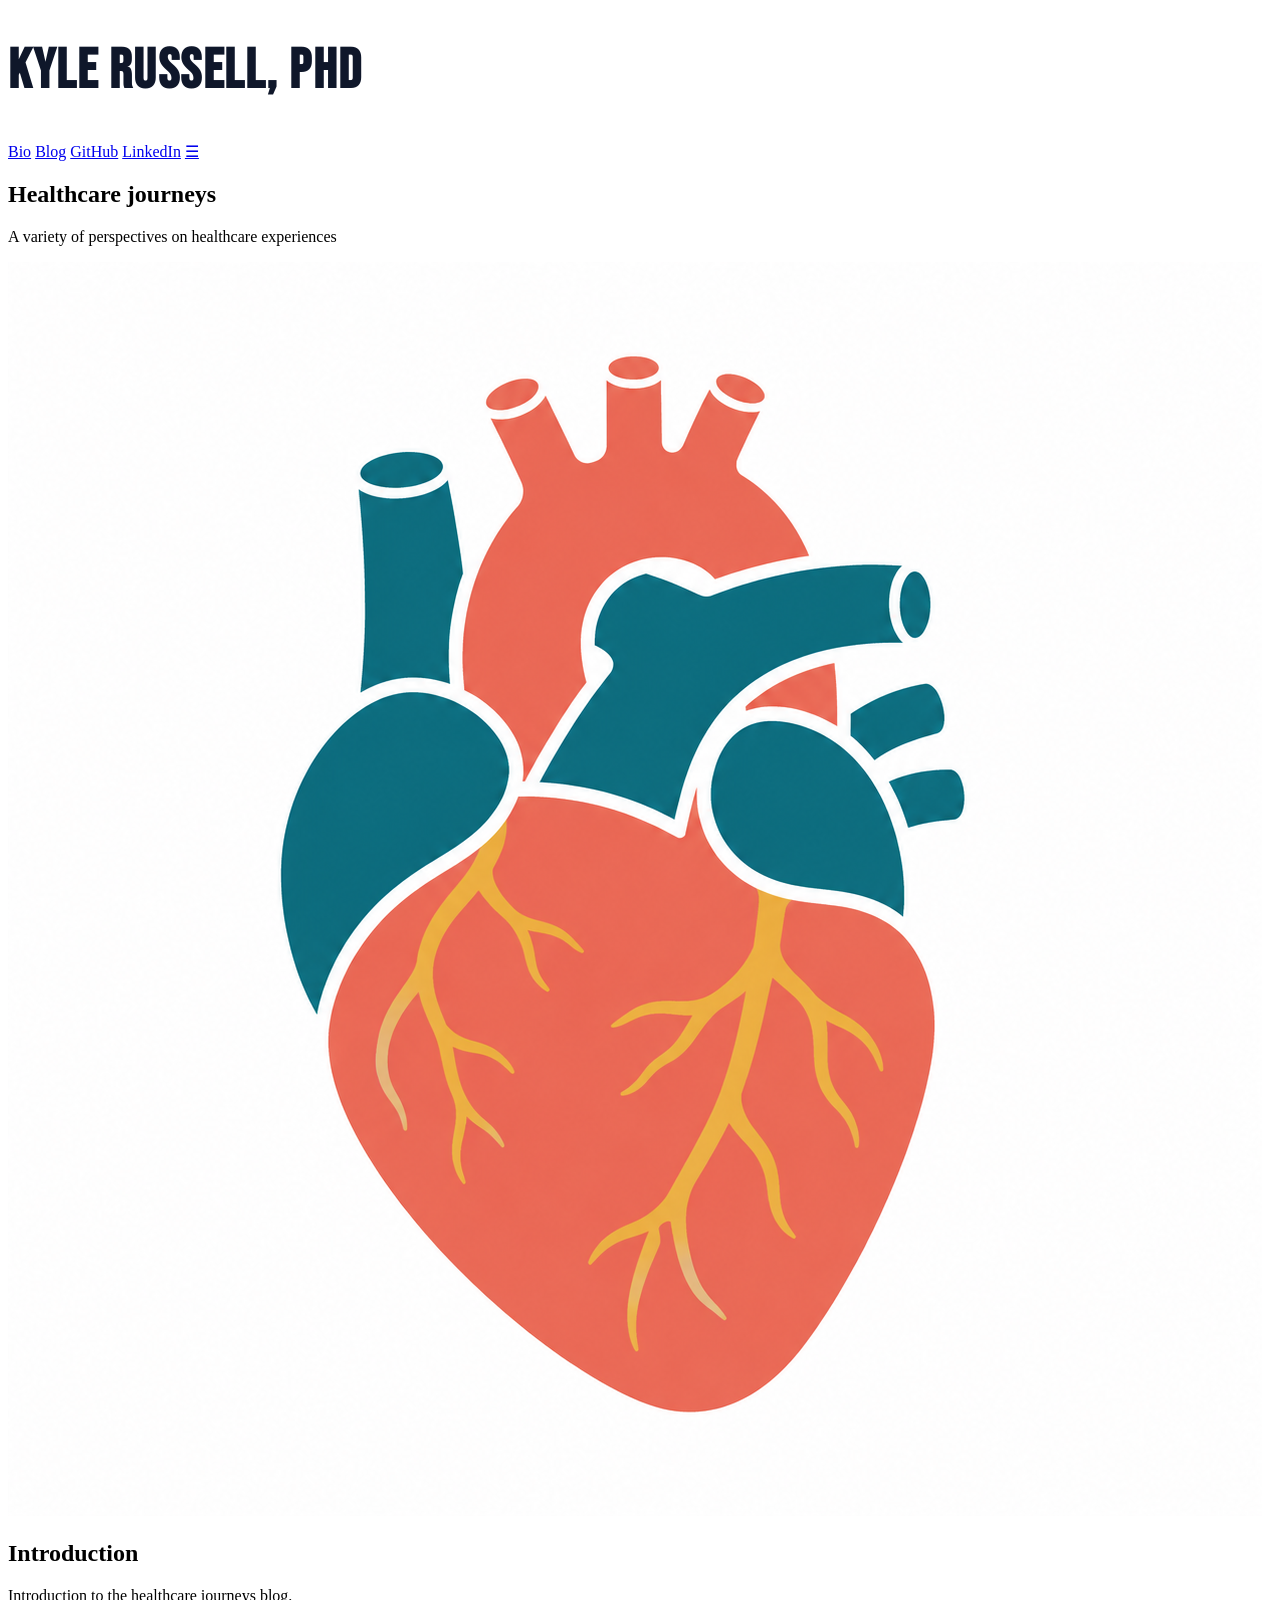
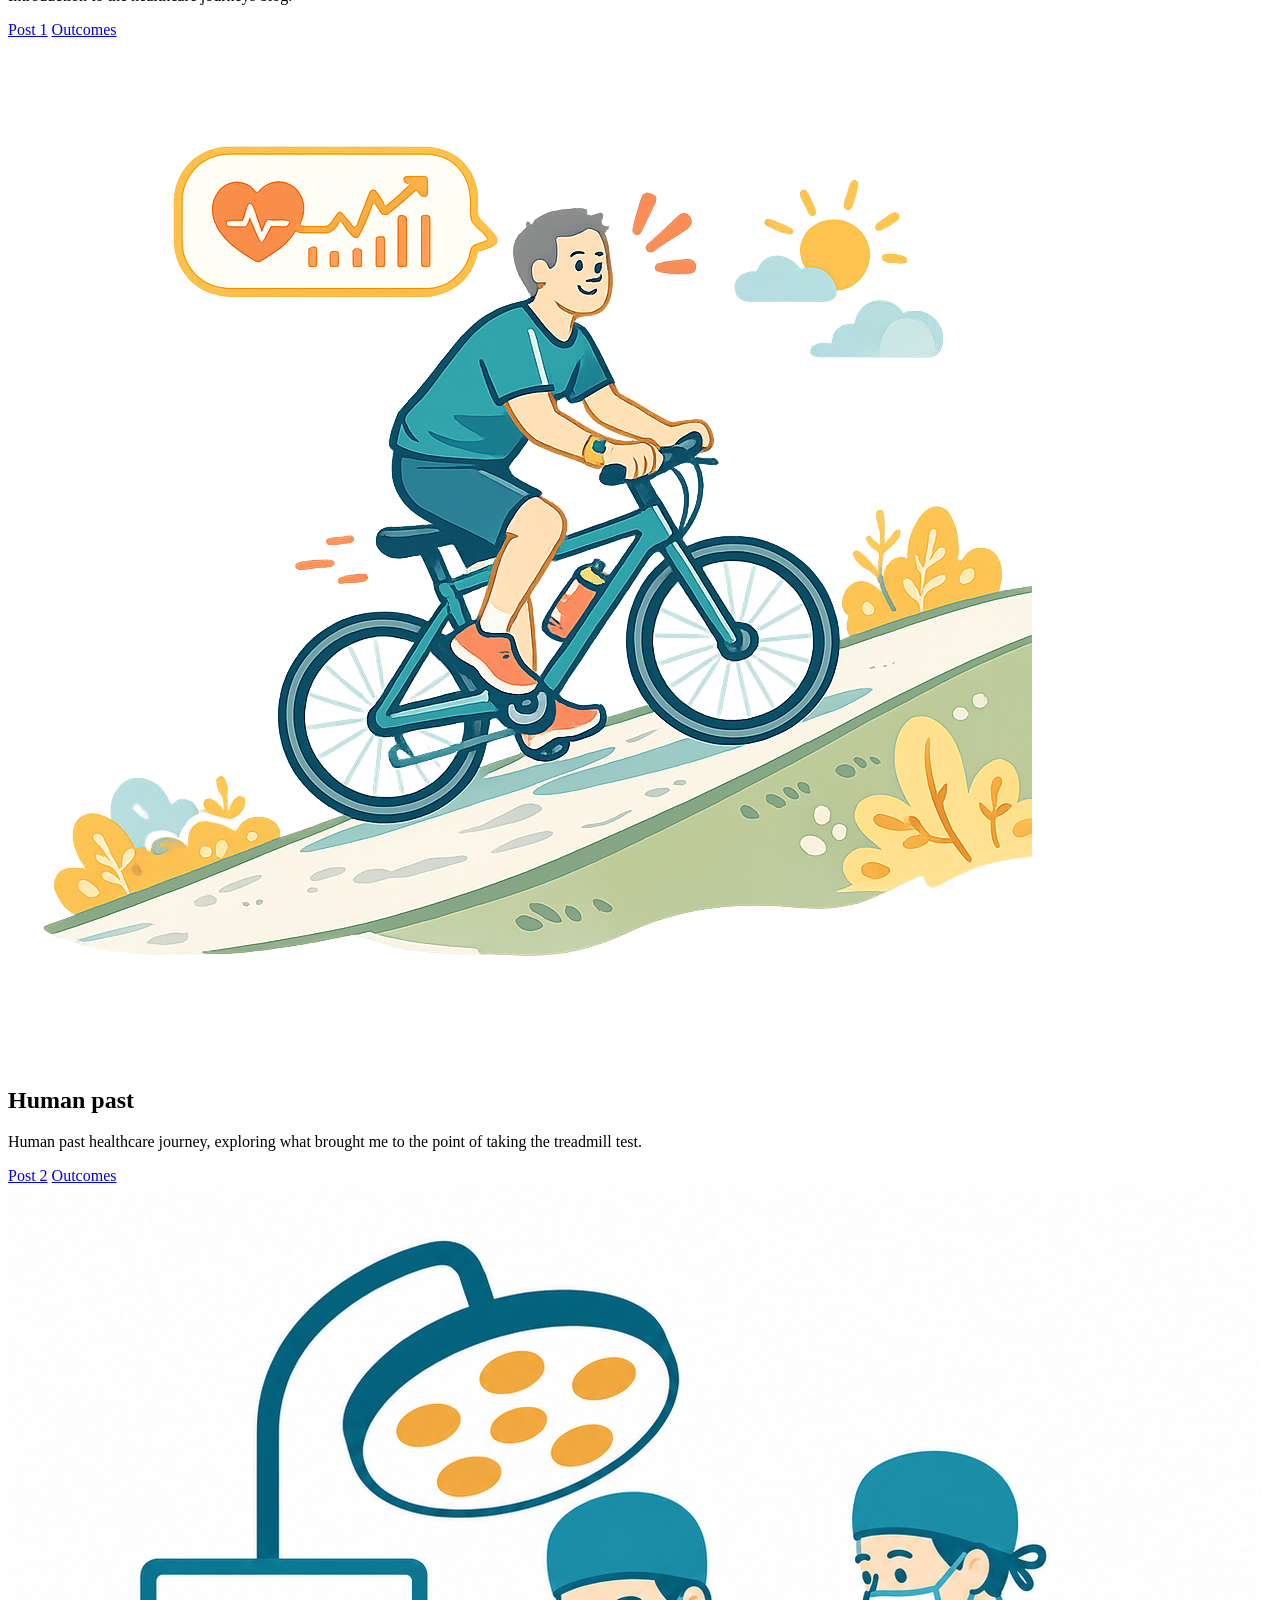
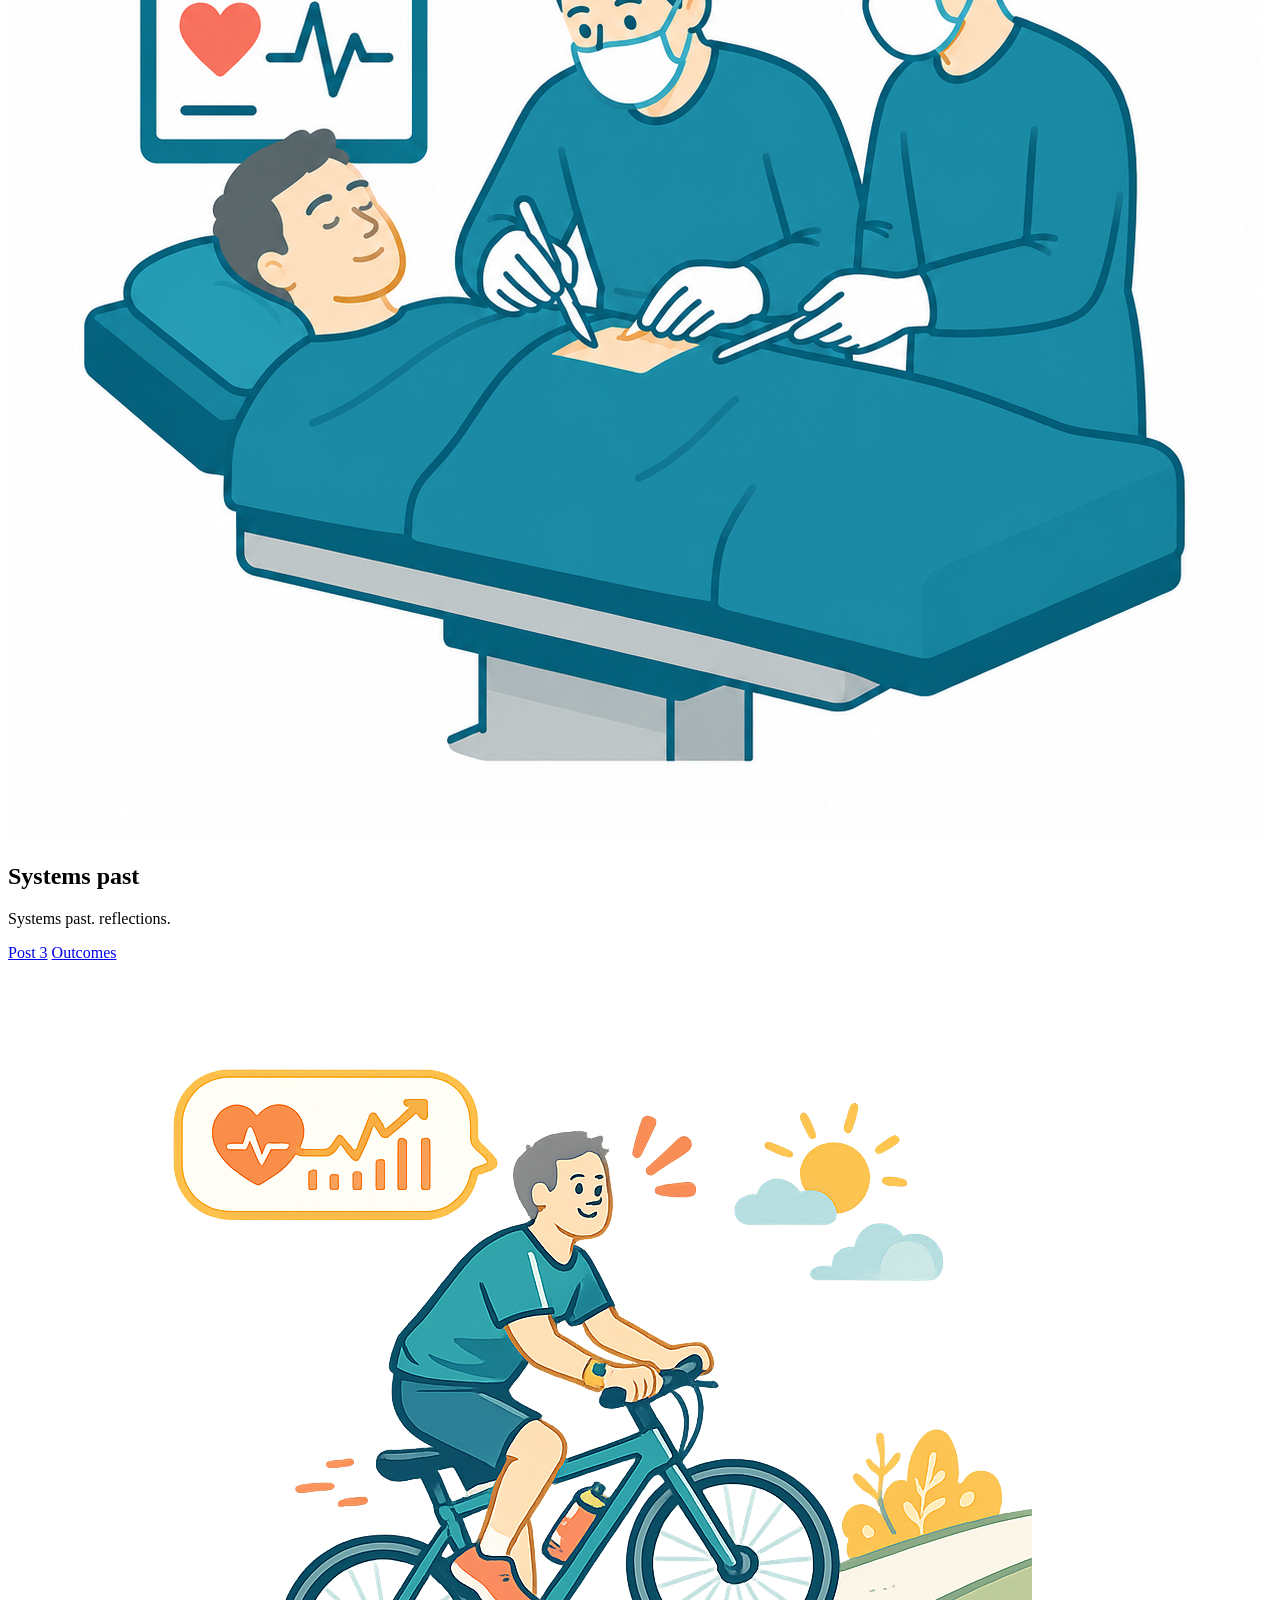
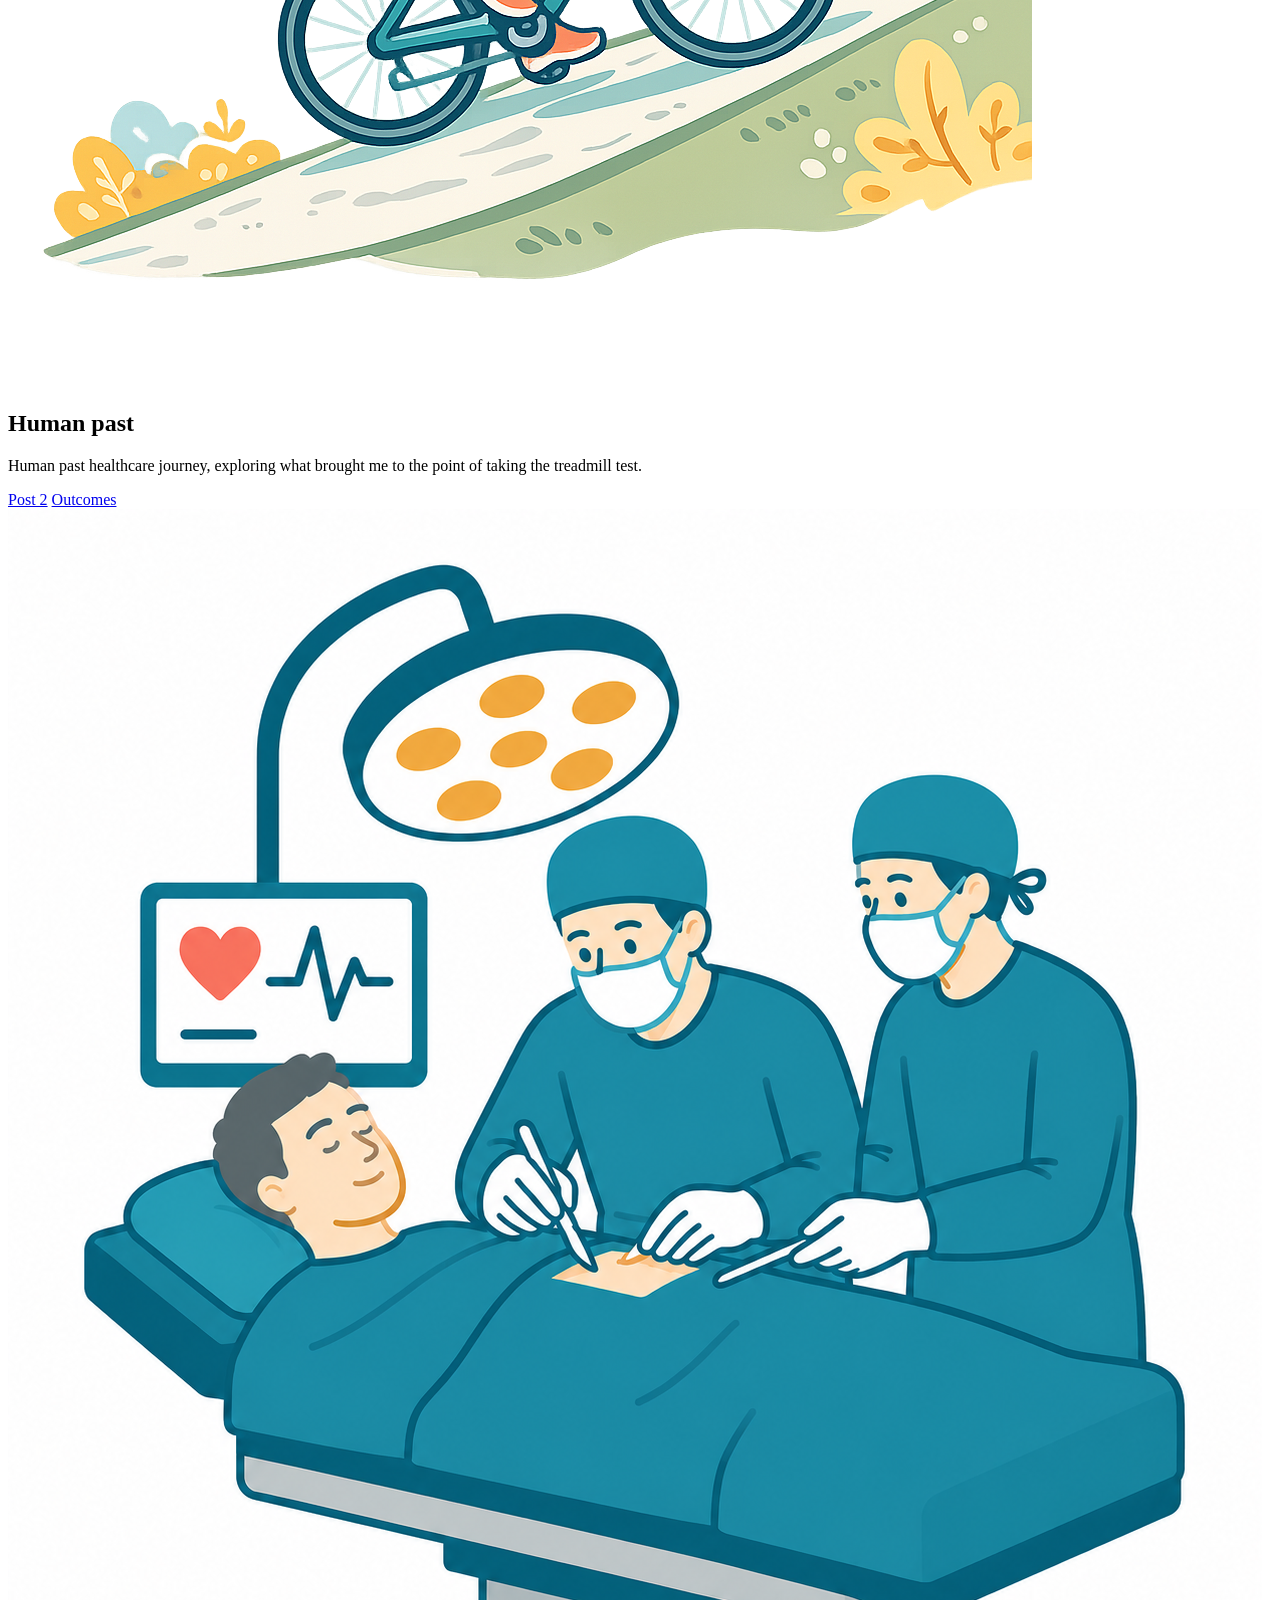
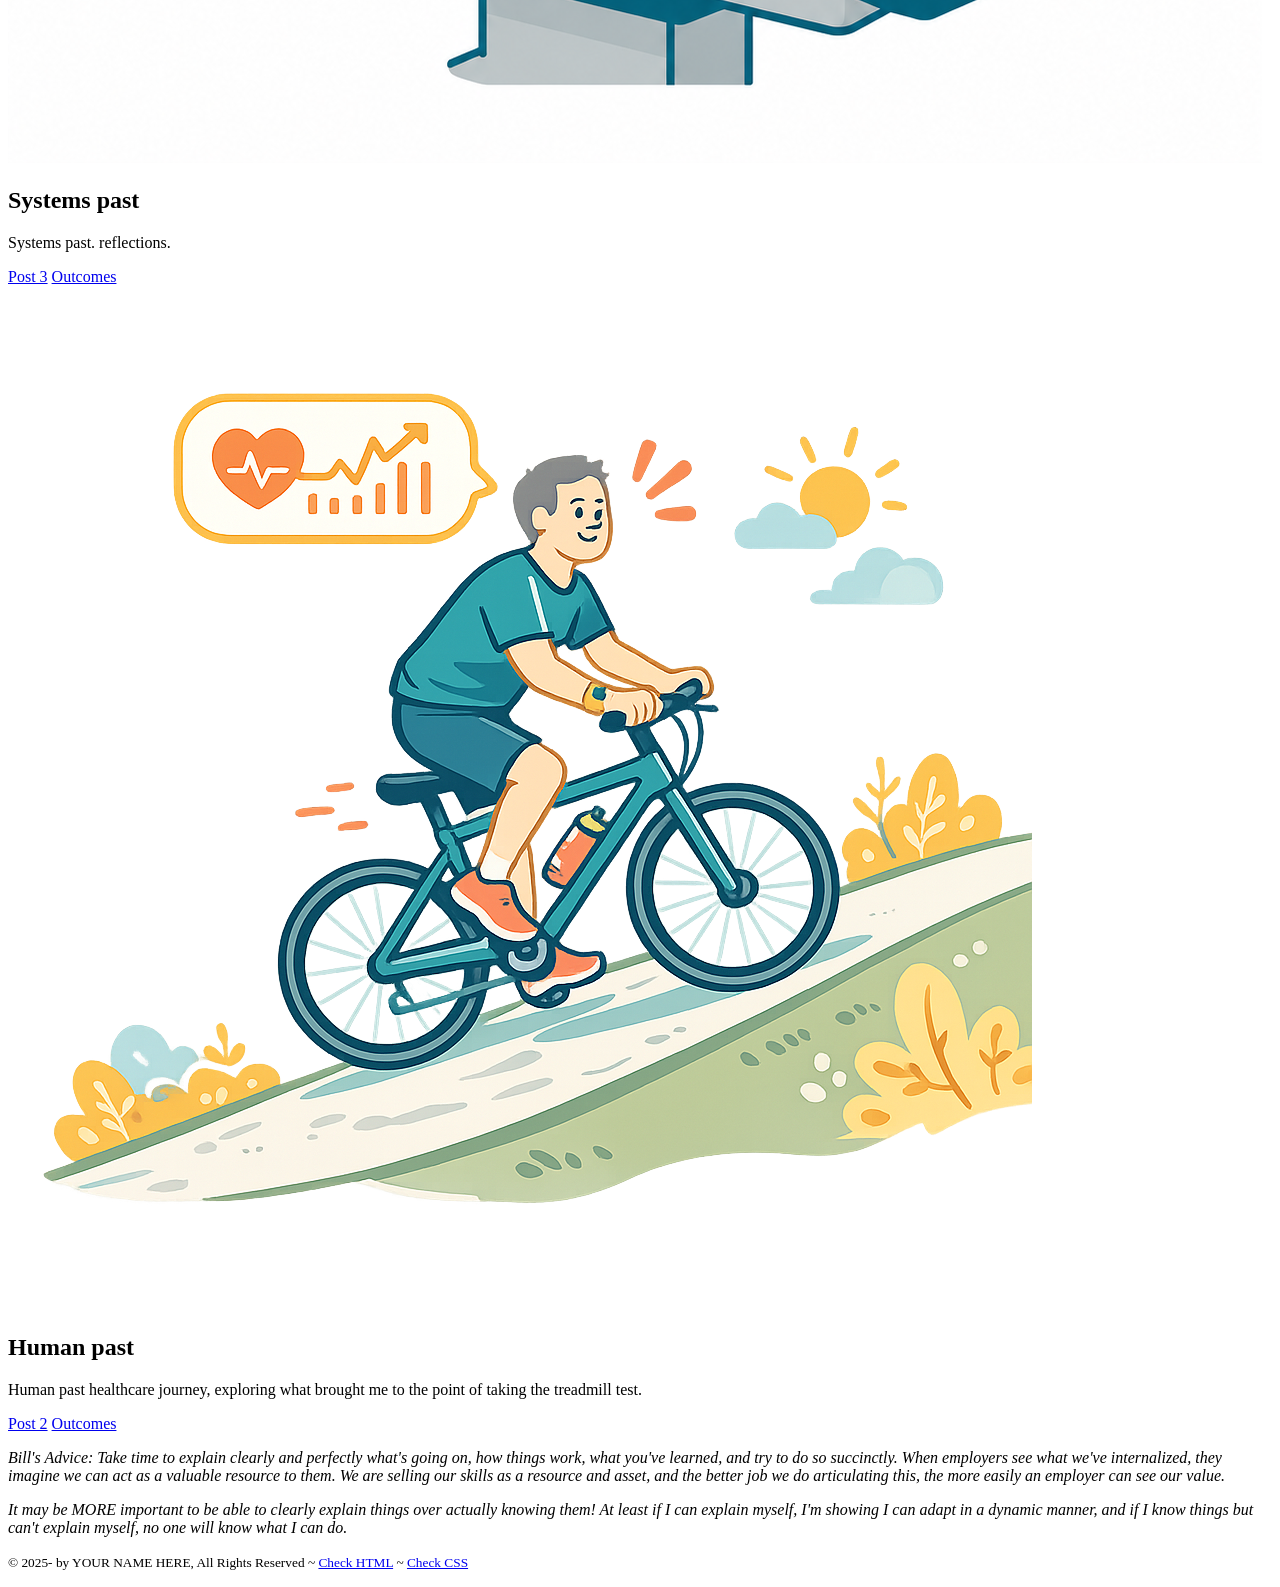
==== blog.html @ a77cc9f7 "updates" ====
<!DOCTYPE html>
<html lang="en">
    <head>
        <meta charset="UTF-8">
        <title>Kyle's Blog</title>
        <link rel="stylesheet" href="css/main.css">
        <link rel="stylesheet" href="css/nav.css">
        <link rel="stylesheet" href="css/animated-star.css">
        <link href="https://fonts.googleapis.com/css2?family=Bebas+Neue&display=swap" rel="stylesheet">
        <link rel="icon" href="data:image/svg+xml,<svg xmlns=%22http://www.w3.org/2000/svg%22 viewBox=%220 0 100 100%22><text y=%22.9em%22 font-size=%2290%22>🌟</text></svg>">
        <style>
        /* start google font style */
        h1 {
            font-family: 'Bebas Neue', sans-serif;
            font-size: 3.5rem; /* Needs to be larger because it's a condensed font */
            color: #0f172a;
            letter-spacing: 1.5px; /* Spaces out the all-caps look nicely */
        }
        /* end google font style */
        </style>
    </head>
    <body>
        <header>

            <h1>Kyle Russell, PhD</h1>

            <nav class="topnav" id="myTopnav">
                <a href="index.html">Bio</a>
                <a href="blog.html" class="active">Blog</a>
                <a href="#" target="_blank">GitHub</a>
                <a href="#" target="_blank">LinkedIn</a>
                <a href="javascript:void(0);" class="icon" onclick="myFunction()">&#9776;</a>
            </nav>
        </header>
        <main class="wrapper">
            <section class="projects-container">
                <h2 class="subheader">Healthcare journeys</h2>
                <p class="subtitle">A variety of perspectives on healthcare experiences</p>

                <div class="project-card">
                    <div class="project-image">
                        <img src="images/heart.PNG" alt="heart">
                    </div>
                    <div class="project-content">
                        <h2>Introduction</h2>
                        <p>Introduction to the healthcare journeys blog.</p>
                        
                        <div class="project-links">
                        <a href="#" class="btn demo-btn" target="_blank">Post 1</a>
                        <a href="#" class="btn repo-btn" target="_blank">Outcomes</a>
                        </div>
                    </div>
                </div>

                <div class="project-card">
                    <div class="project-image">
                        <img src="images/bike.PNG" alt="man riding bike uphill">
                    </div>
                    <div class="project-content">
                        <h2>Human past</h2>
                        <p>Human past healthcare journey, exploring what brought me to the point of taking the treadmill test.
                        </p>
                        
                        <div class="project-links">
                            <a href="#" class="btn demo-btn" target="_blank">Post 2</a>
                            <a href="#" class="btn repo-btn" target="_blank">Outcomes</a>
                        </div>
                    </div>
                </div>

                <div class="project-card">
                    <div class="project-image">
                        <img src="images/surgery.PNG" alt="man undergoing surgery">
                    </div>
                    <div class="project-content">
                        <h2>Systems past</h2>
                        <p>Systems past. reflections. 
                        </p>
                        
                        <div class="project-links">
                            <a href="#" class="btn demo-btn" target="_blank">Post 3</a>
                            <a href="#" class="btn repo-btn" target="_blank">Outcomes</a>
                        </div>
                    </div>
                </div>

                <div class="project-card">
                    <div class="project-image">
                        <img src="images/bike.PNG" alt="man riding bike uphill">
                    </div>
                    <div class="project-content">
                        <h2>Human past</h2>
                        <p>Human past healthcare journey, exploring what brought me to the point of taking the treadmill test.
                        </p>
                        
                        <div class="project-links">
                            <a href="#" class="btn demo-btn" target="_blank">Post 2</a>
                            <a href="#" class="btn repo-btn" target="_blank">Outcomes</a>
                        </div>
                    </div>
                </div>

                <div class="project-card">
                    <div class="project-image">
                        <img src="images/surgery.PNG" alt="man undergoing surgery">
                    </div>
                    <div class="project-content">
                        <h2>Systems past</h2>
                        <p>Systems past. reflections. 
                        </p>
                        
                        <div class="project-links">
                            <a href="#" class="btn demo-btn" target="_blank">Post 3</a>
                            <a href="#" class="btn repo-btn" target="_blank">Outcomes</a>
                        </div>
                    </div>
                </div>

                                <div class="project-card">
                    <div class="project-image">
                        <img src="images/bike.PNG" alt="man riding bike uphill">
                    </div>
                    <div class="project-content">
                        <h2>Human past</h2>
                        <p>Human past healthcare journey, exploring what brought me to the point of taking the treadmill test.
                        </p>
                        
                        <div class="project-links">
                            <a href="#" class="btn demo-btn" target="_blank">Post 2</a>
                            <a href="#" class="btn repo-btn" target="_blank">Outcomes</a>
                        </div>
                    </div>
                </div>

            </section>
            <p><i>Bill's Advice: Take time to explain clearly and perfectly what's going on, 
                how things work, what you've learned, and try to do so succinctly.  When employers see
            what we've internalized, they imagine we can act as a valuable resource to them. 
            We are selling our skills as a resource and asset, and the better job we do articulating this,
        the more easily an employer can see our value.</i></p>
        <p><i>It may be MORE important to be able to clearly explain things over actually knowing them!
            At least if I can explain myself, I'm showing I can adapt in a dynamic manner, and if I know things but 
            can't explain myself, no one will know what I can do.
        </i></p>
            <footer>
                <p><small>&copy; 2025-<span id="this-year"></span> by 
                    YOUR NAME HERE, All Rights Reserved ~ 
                    <a id="html-checker" href="#" target="_blank">Check HTML</a> ~ 
                    <a id="css-checker" href="#" target="_blank">Check CSS</a></small>
                </p>
            </footer>
        </main>
        <script src="js/main.js" defer></script>
    </body>
</html>
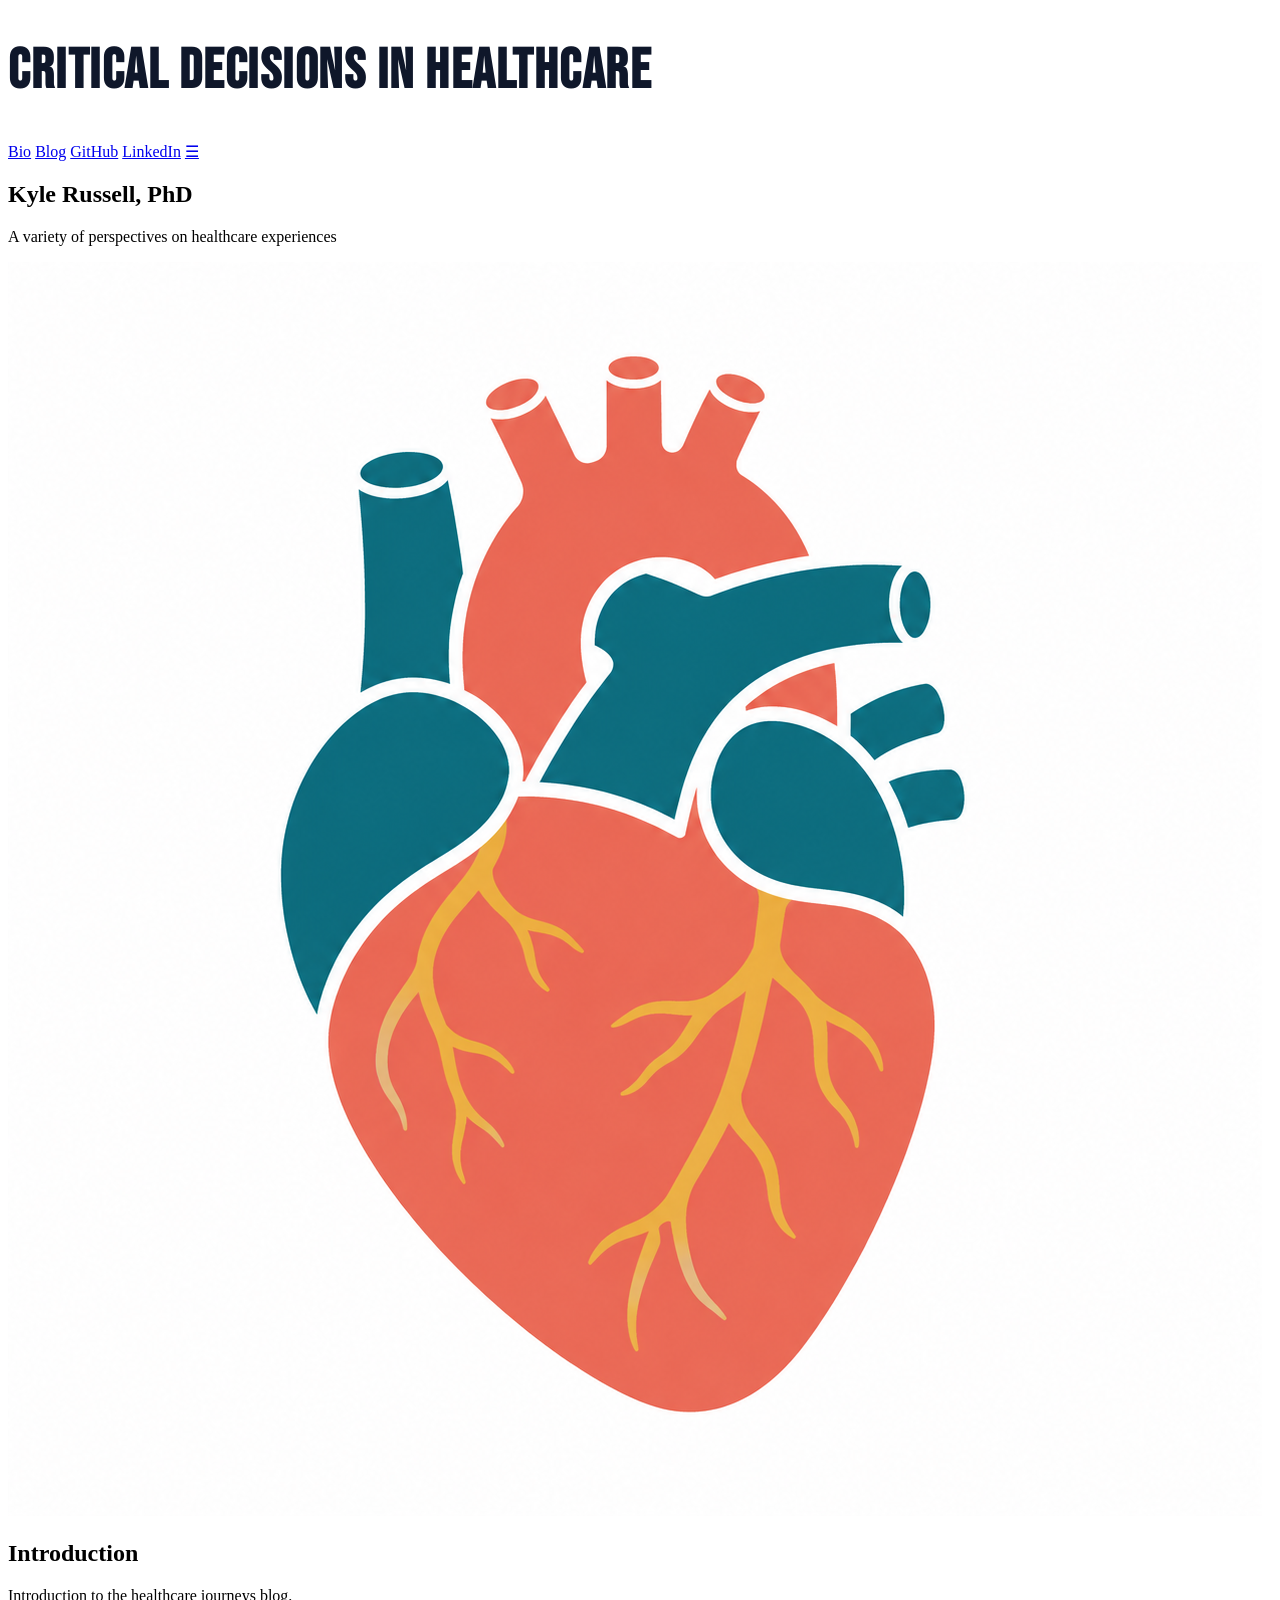
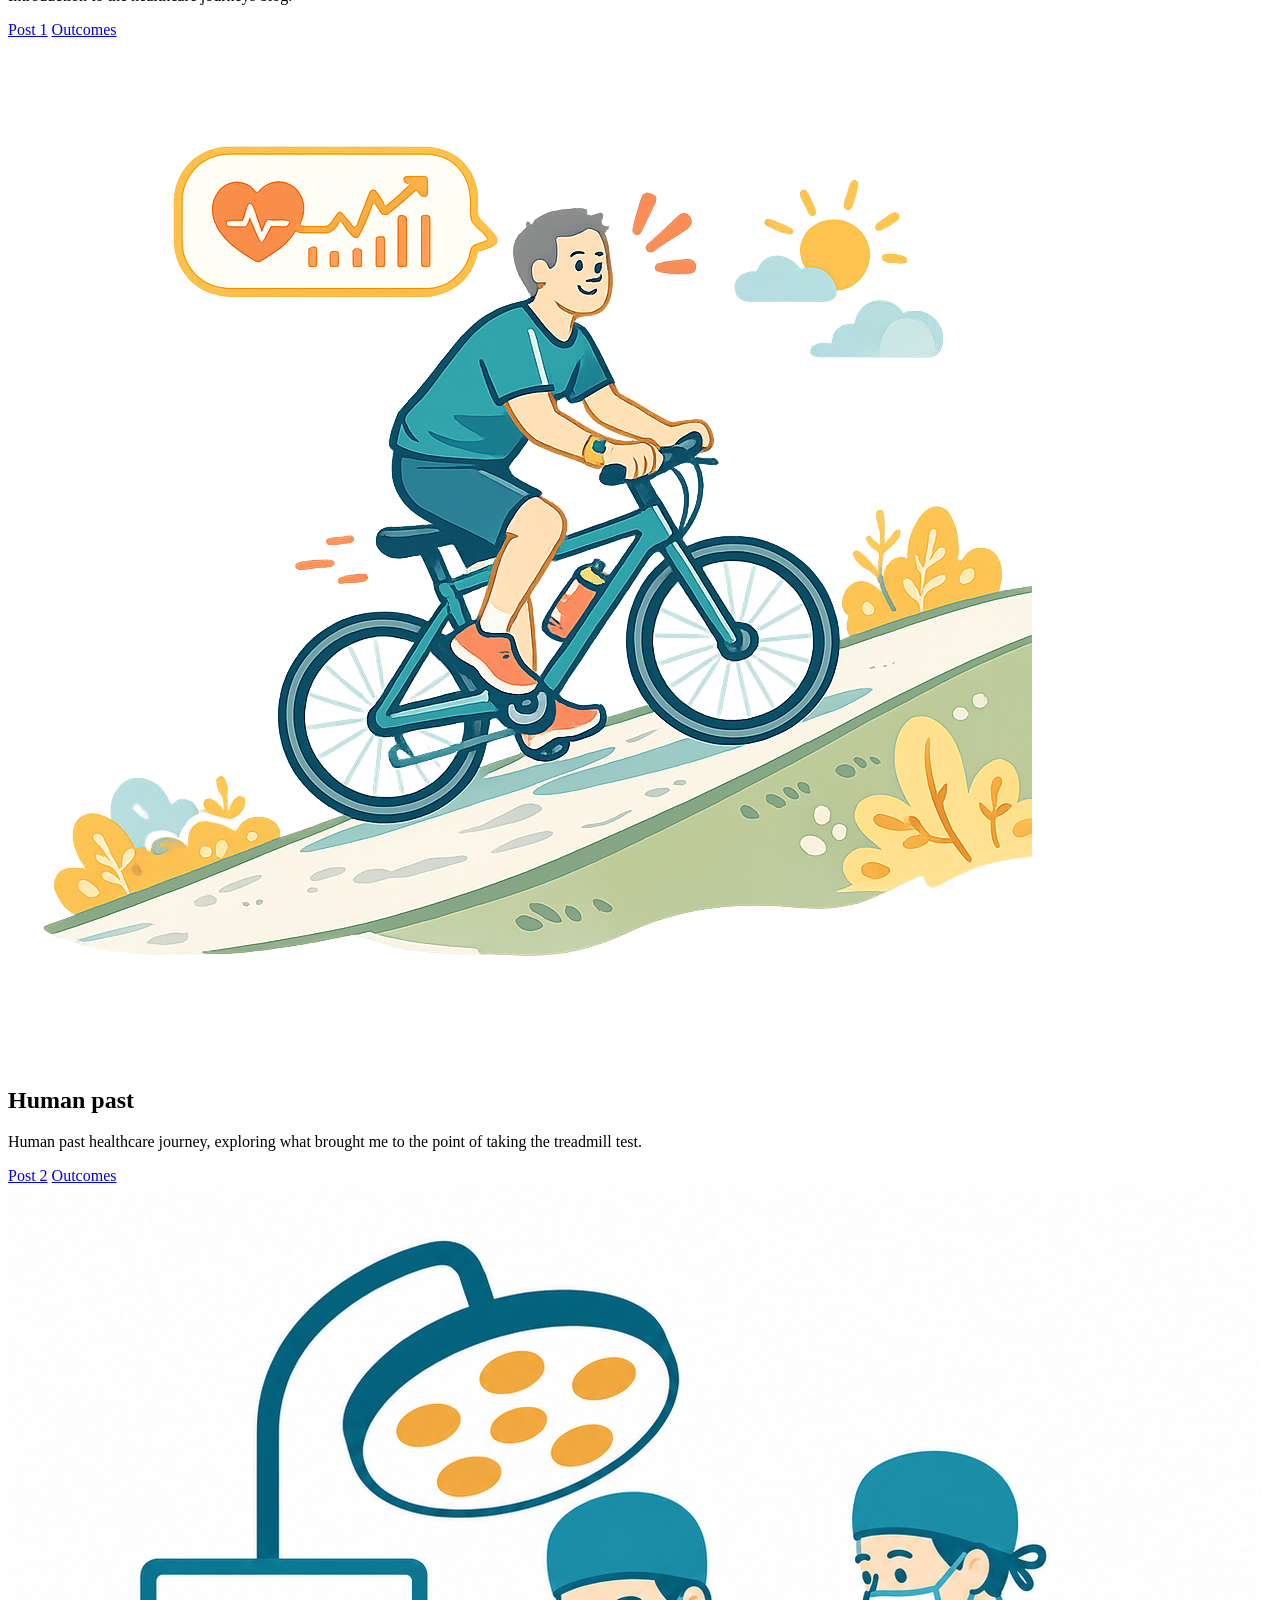
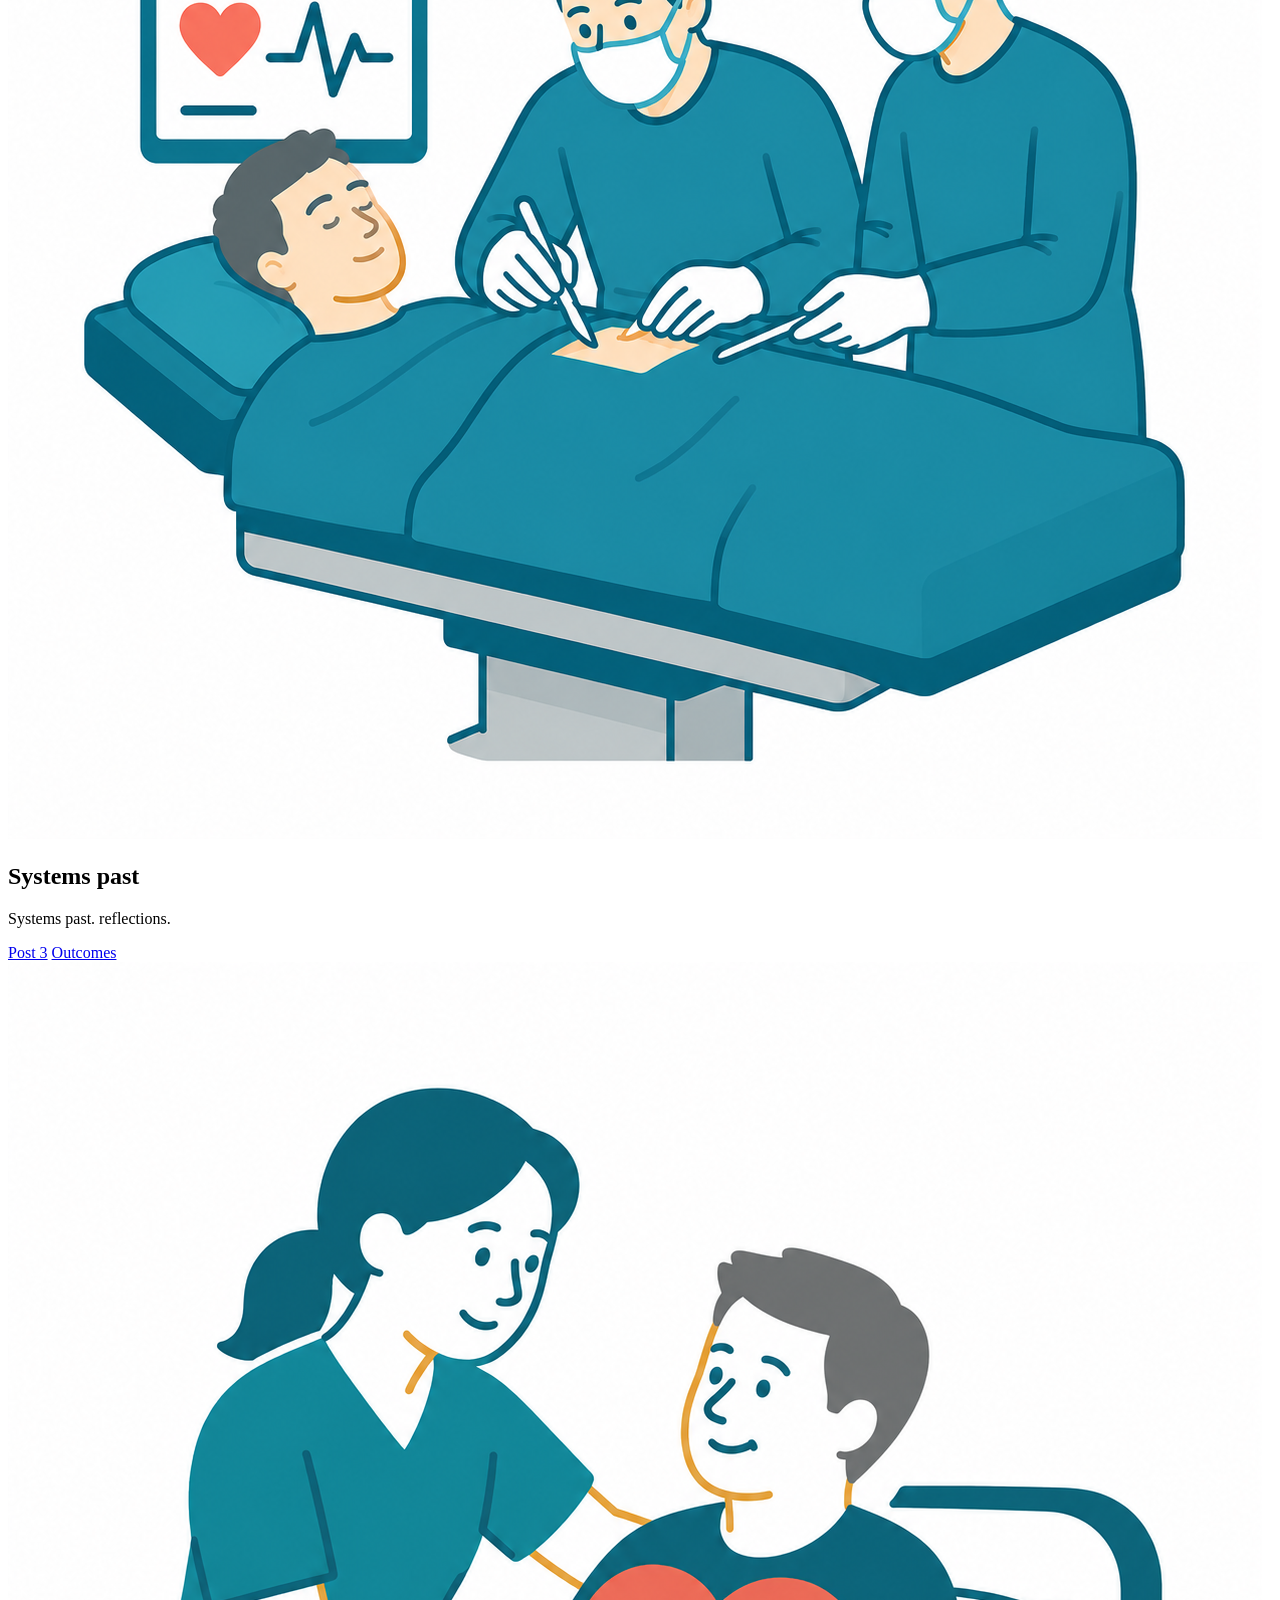
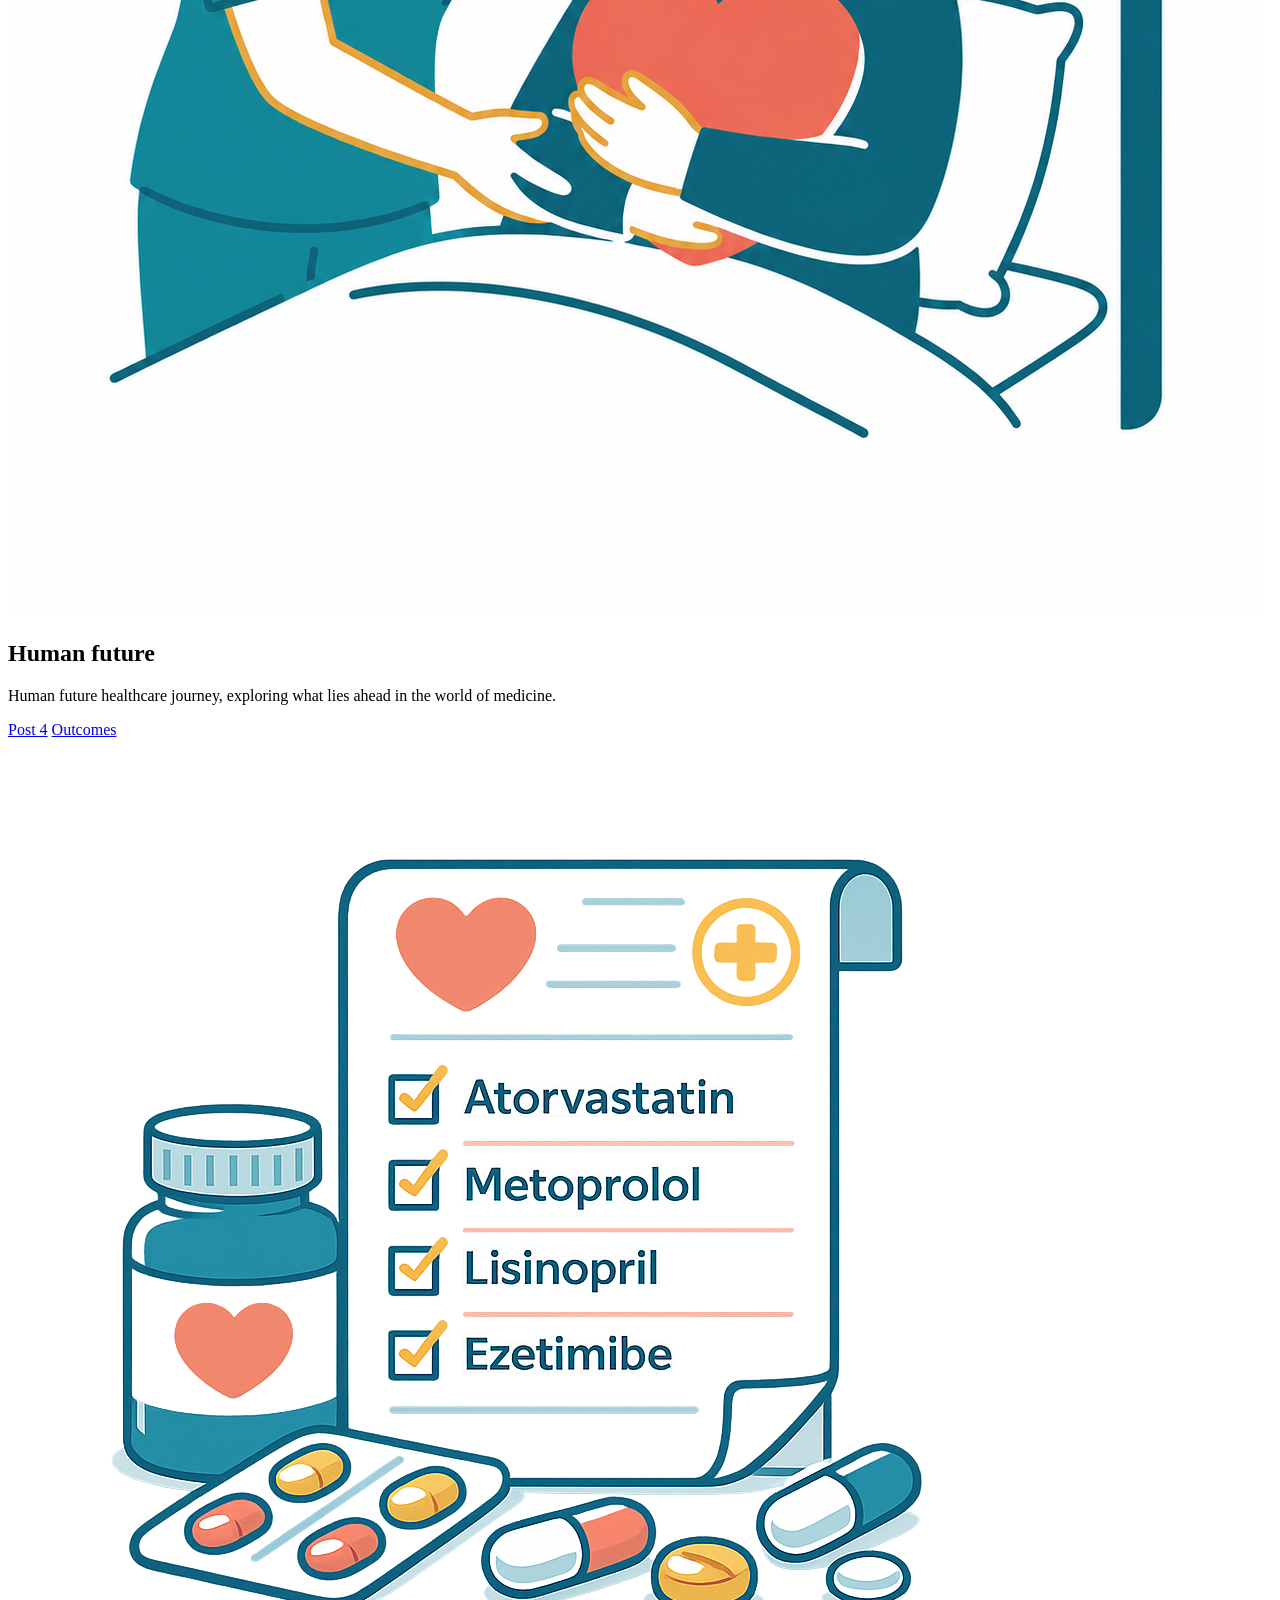
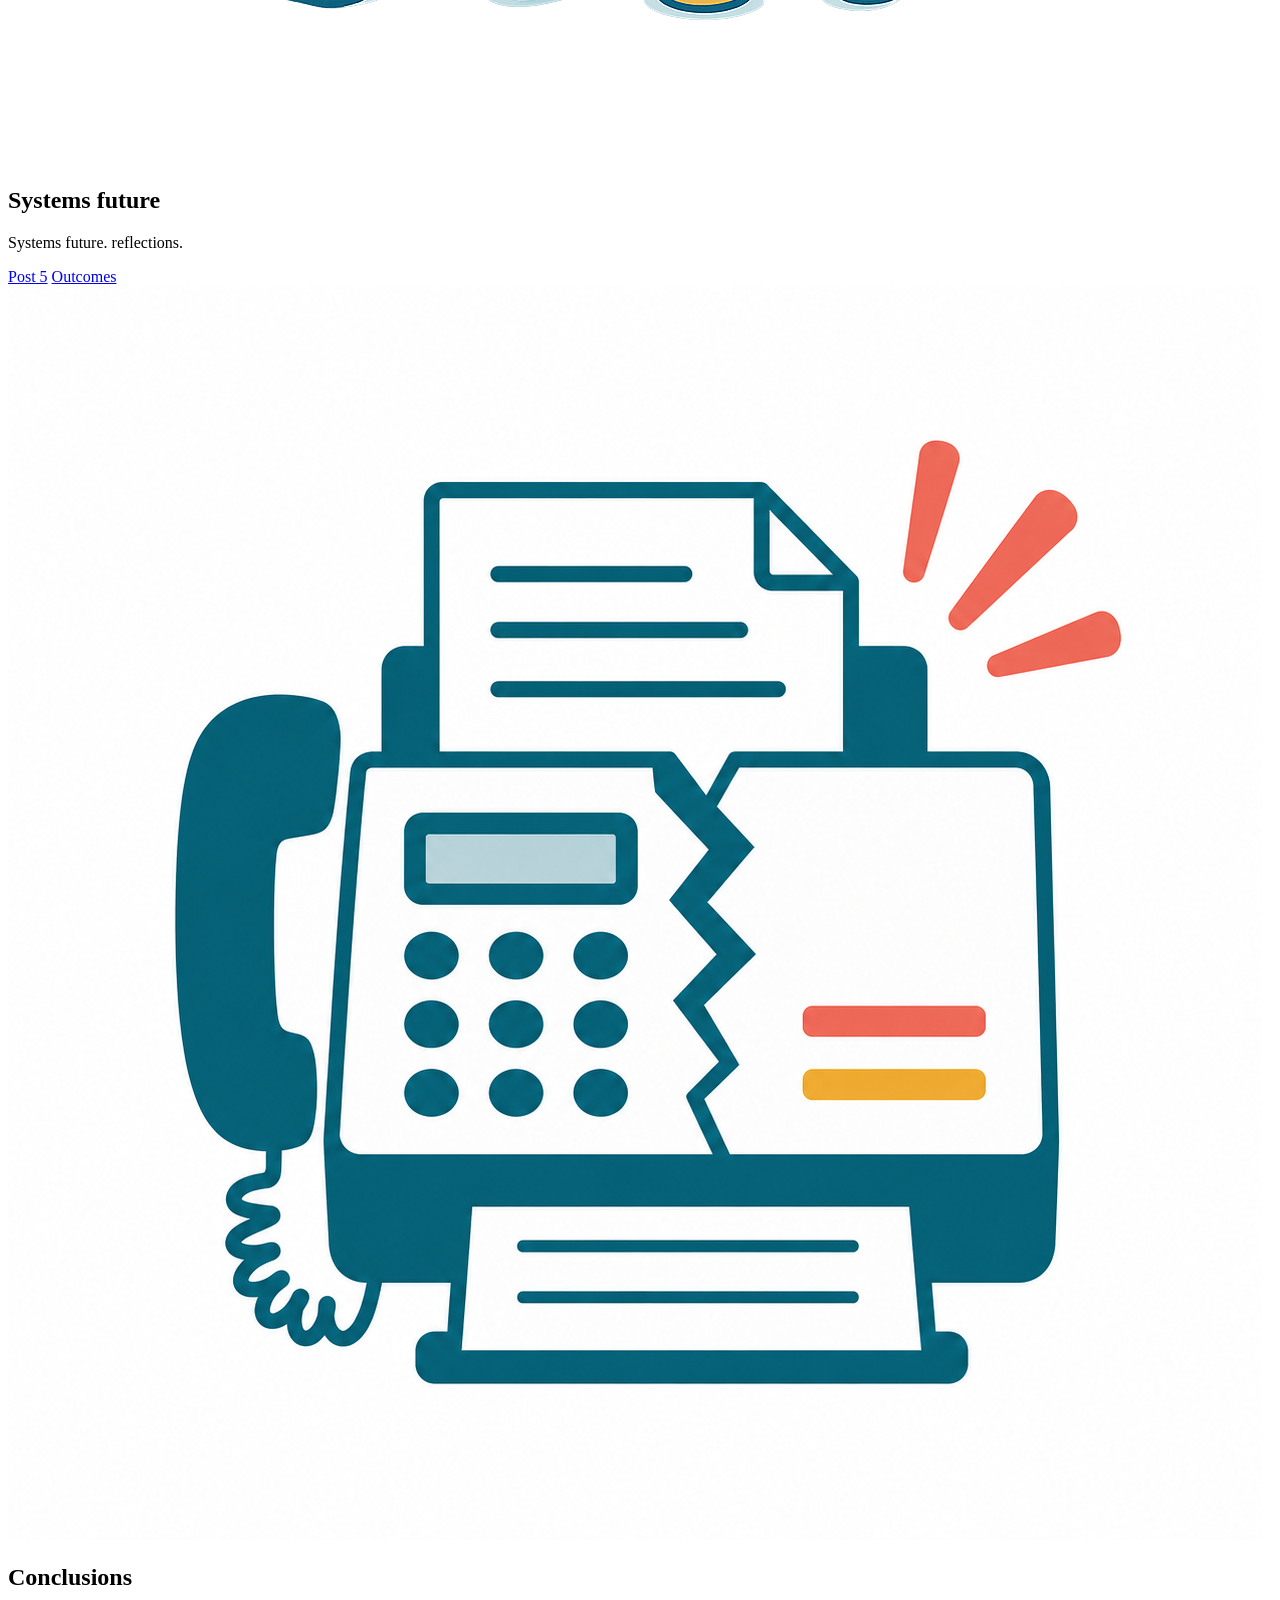
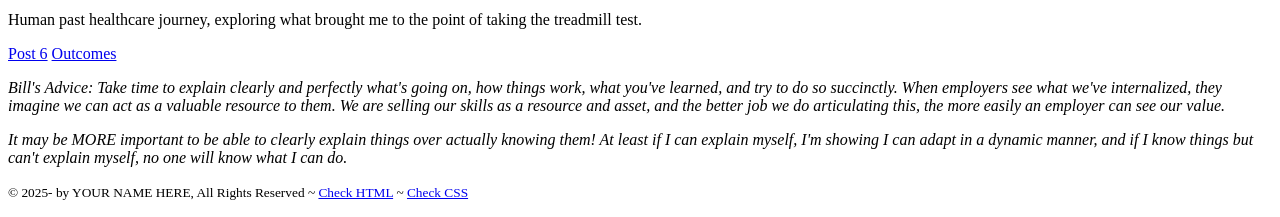
==== commit 6e8ed132: "updates" ====
--- a/blog.html
+++ b/blog.html
@@ -22,19 +22,19 @@
     <body>
         <header>
 
-            <h1>Kyle Russell, PhD</h1>
+            <h1>Critical Decisions in Healthcare</h1>
 
             <nav class="topnav" id="myTopnav">
                 <a href="index.html">Bio</a>
                 <a href="blog.html" class="active">Blog</a>
-                <a href="#" target="_blank">GitHub</a>
-                <a href="#" target="_blank">LinkedIn</a>
+                <a href="https://github.com/kylevrussell" target="_blank">GitHub</a>
+                <a href="https://www.linkedin.com/in/kylerussell/" target="_blank">LinkedIn</a>
                 <a href="javascript:void(0);" class="icon" onclick="myFunction()">&#9776;</a>
             </nav>
         </header>
         <main class="wrapper">
             <section class="projects-container">
-                <h2 class="subheader">Healthcare journeys</h2>
+                <h2 class="subheader">Kyle Russell, PhD</h2>
                 <p class="subtitle">A variety of perspectives on healthcare experiences</p>
 
                 <div class="project-card">
@@ -86,15 +86,15 @@
 
                 <div class="project-card">
                     <div class="project-image">
-                        <img src="images/bike.PNG" alt="man riding bike uphill">
+                        <img src="images/heart_pillow.PNG" alt="man in bed with heart pillow">
                     </div>
                     <div class="project-content">
-                        <h2>Human past</h2>
-                        <p>Human past healthcare journey, exploring what brought me to the point of taking the treadmill test.
+                        <h2>Human future</h2>
+                        <p>Human future healthcare journey, exploring what lies ahead in the world of medicine.
                         </p>
                         
                         <div class="project-links">
-                            <a href="#" class="btn demo-btn" target="_blank">Post 2</a>
+                            <a href="#" class="btn demo-btn" target="_blank">Post 4</a>
                             <a href="#" class="btn repo-btn" target="_blank">Outcomes</a>
                         </div>
                     </div>
@@ -102,15 +102,15 @@
 
                 <div class="project-card">
                     <div class="project-image">
-                        <img src="images/surgery.PNG" alt="man undergoing surgery">
+                        <img src="images/med_list.PNG" alt="a med list">
                     </div>
                     <div class="project-content">
-                        <h2>Systems past</h2>
-                        <p>Systems past. reflections. 
+                        <h2>Systems future</h2>
+                        <p>Systems future. reflections. 
                         </p>
                         
                         <div class="project-links">
-                            <a href="#" class="btn demo-btn" target="_blank">Post 3</a>
+                            <a href="#" class="btn demo-btn" target="_blank">Post 5</a>
                             <a href="#" class="btn repo-btn" target="_blank">Outcomes</a>
                         </div>
                     </div>
@@ -118,15 +118,15 @@
 
                                 <div class="project-card">
                     <div class="project-image">
-                        <img src="images/bike.PNG" alt="man riding bike uphill">
+                        <img src="images/fax.PNG" alt="a fax machine">
                     </div>
                     <div class="project-content">
-                        <h2>Human past</h2>
+                        <h2>Conclusions</h2>
                         <p>Human past healthcare journey, exploring what brought me to the point of taking the treadmill test.
                         </p>
                         
                         <div class="project-links">
-                            <a href="#" class="btn demo-btn" target="_blank">Post 2</a>
+                            <a href="#" class="btn demo-btn" target="_blank">Post 6</a>
                             <a href="#" class="btn repo-btn" target="_blank">Outcomes</a>
                         </div>
                     </div>
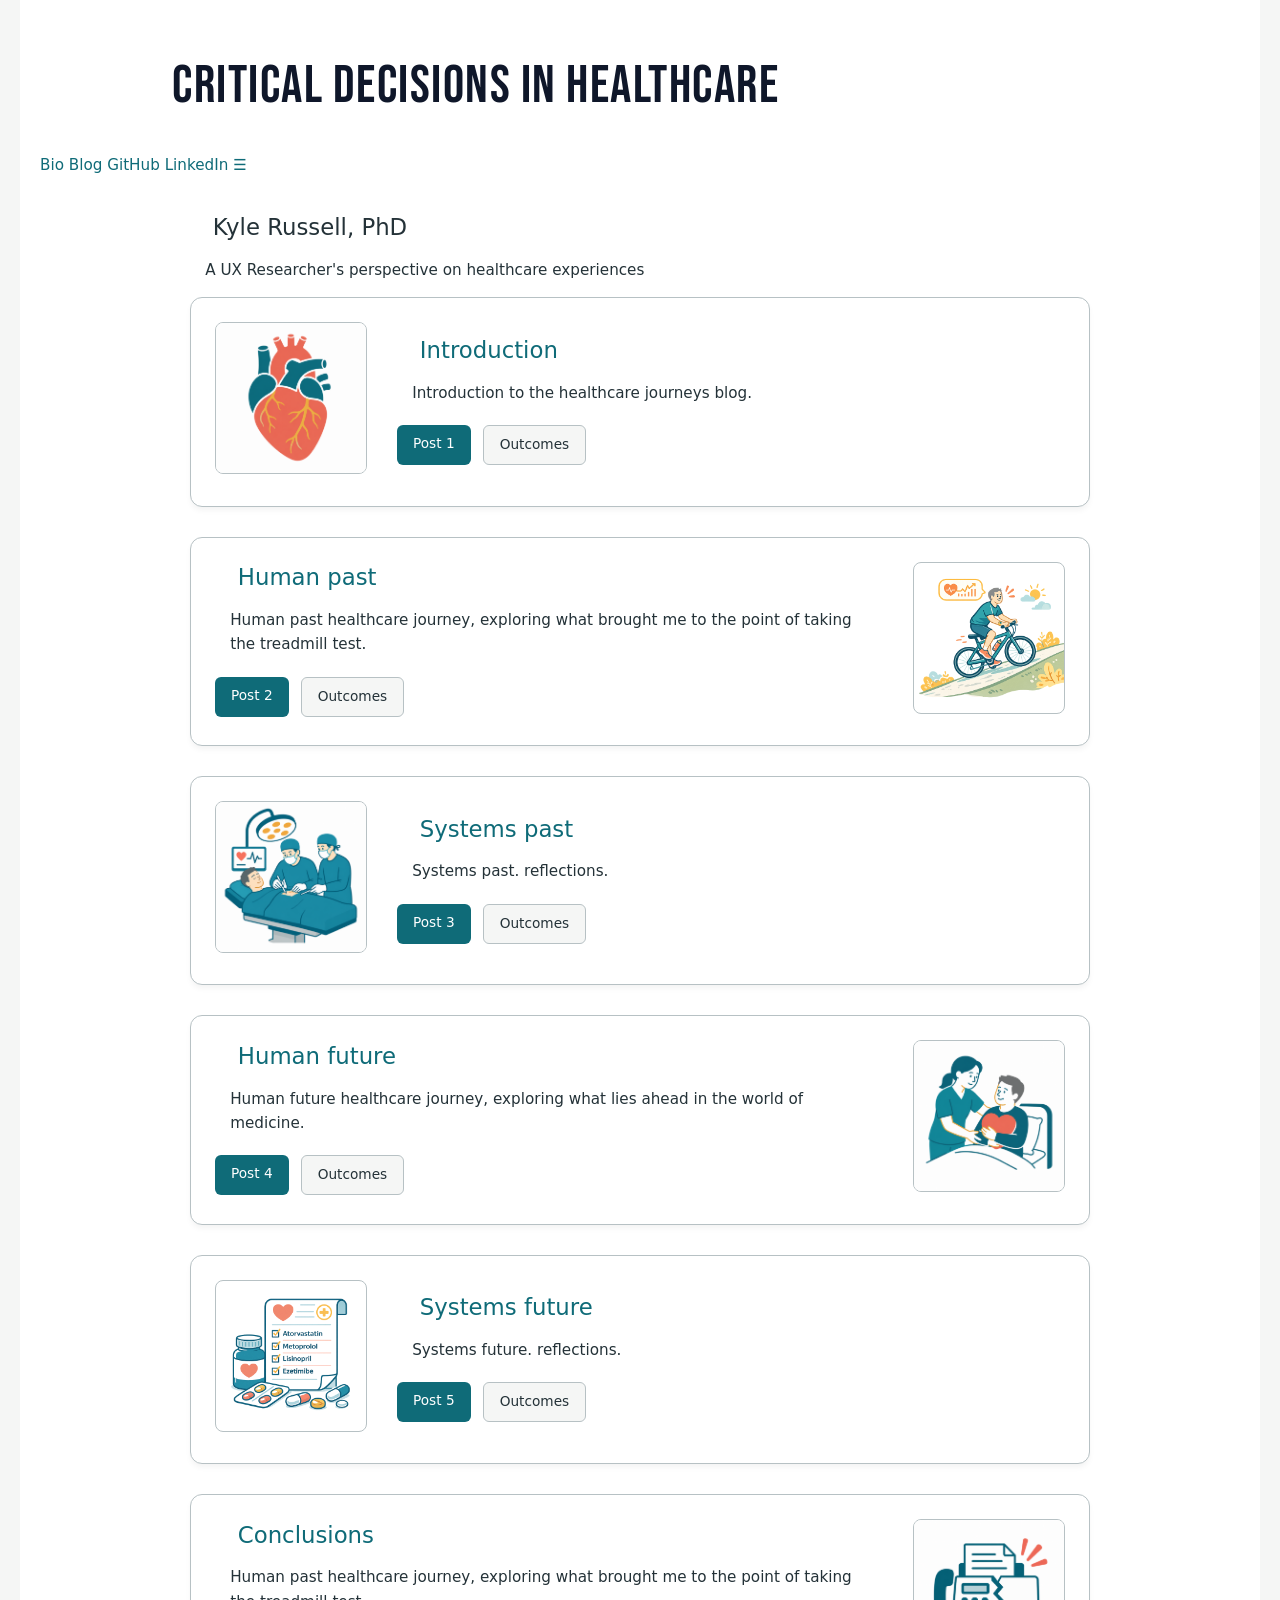
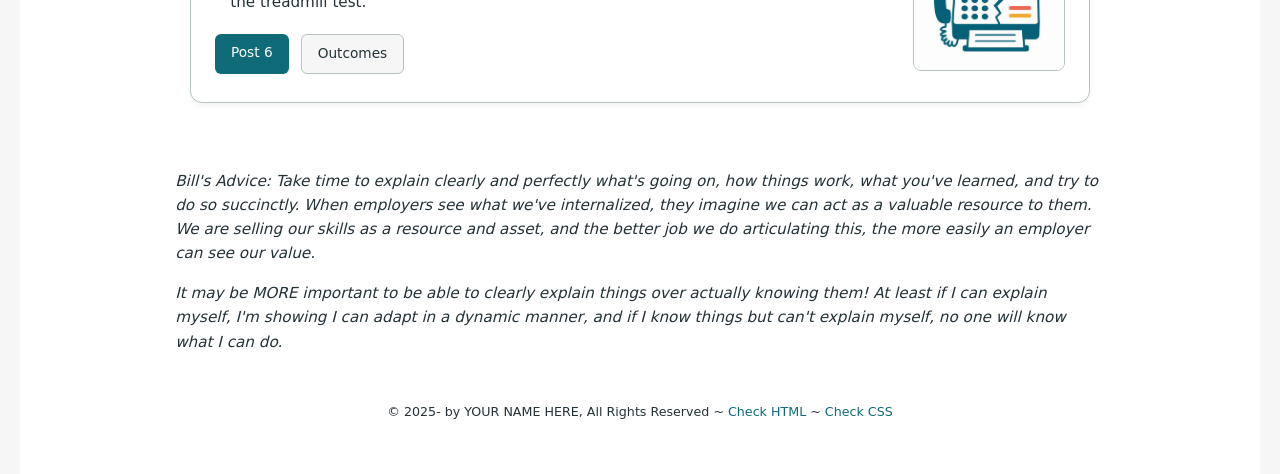
==== commit f3b53c67: "Update subtitle for healthcare experiences section" ====
--- a/blog.html
+++ b/blog.html
@@ -35,7 +35,7 @@
         <main class="wrapper">
             <section class="projects-container">
                 <h2 class="subheader">Kyle Russell, PhD</h2>
-                <p class="subtitle">A variety of perspectives on healthcare experiences</p>
+                <p class="subtitle">A UX Researcher's perspective on healthcare experiences</p>
 
                 <div class="project-card">
                     <div class="project-image">
@@ -46,8 +46,8 @@
                         <p>Introduction to the healthcare journeys blog.</p>
                         
                         <div class="project-links">
-                        <a href="#" class="btn demo-btn" target="_blank">Post 1</a>
-                        <a href="#" class="btn repo-btn" target="_blank">Outcomes</a>
+                        <a href="post1.html" class="btn demo-btn" target="_blank">Post 1</a>
+                        <a href="outcomes1.html" class="btn repo-btn" target="_blank">Outcomes</a>
                         </div>
                     </div>
                 </div>
@@ -152,4 +152,4 @@
         </main>
         <script src="js/main.js" defer></script>
     </body>
-</html>+</html>
--- a/css/main.css
+++ b/css/main.css
@@ -0,0 +1,259 @@
+/* Global rules */
+
+:root {
+    --color-bg: #ffffff;
+    --color-surface: #F5F6F5;
+    --color-text: #243238;
+    --color-border: #B7C1C4;
+    --color-primary: #0F6B78;
+    --color-secondary: #E87D72;
+    --color-accent: #E8B44C;
+    --color-muted: #5A7076;
+}
+
+html {
+    background-color: var(--color-surface);
+    font-size: 0.95em;
+}
+
+body {
+    font-family: system-ui, -apple-system, sans-serif;
+    line-height: 1.6;
+    background-color: var(--color-bg);
+    color: var(--color-text);
+    margin: 0 auto;
+    padding: 20px;
+    max-width:1200px;
+  }
+
+::selection {
+    color: var(--color-bg);
+    background: var(--color-secondary);
+}
+
+h1 {
+    font-weight: normal;
+    margin: auto;
+    background: var(--color-bg);
+    line-height: 2.5em;
+}
+
+main.wrapper {
+    background-color: var(--color-bg);
+    overflow: auto;
+}
+
+p {
+    margin: 1em; /* Top Right Bottom Left (TRBL) */
+}
+
+h2,h3 {
+    font-weight: normal;
+    margin-left: 1em;
+    line-height: 1em;
+}
+
+a {
+    color: var(--color-primary);
+    text-decoration: none;
+}
+
+a:hover {
+    color: var(--color-bg);
+    background-color: var(--color-primary);
+    text-decoration: none;
+}
+
+footer {
+    clear: both;
+    text-align: center;
+    padding: 1em;
+}
+
+/* Figure and image styling */
+figure {
+    max-width: 100%;
+    margin: 1.5em 0;
+}
+
+figure img {
+    max-width: 100%;
+    height: auto;
+    display: block;
+    border-radius: 8px;
+}
+
+figcaption {
+    font-size: 0.9em;
+    color: var(--color-muted);
+    margin-top: 0.5em;
+    text-align: center;
+}
+
+/* end global rules */
+
+/* Responsive rules */
+
+/* DESKTOP */
+@media all and (min-width:1200px) {
+    main.wrapper {
+        width: 80%;
+        margin: auto;
+    }
+    
+    h1 {
+        width: 79%;
+        padding-left: 1%;
+    }
+    
+    picture.profile img {
+        width: 30%;
+        float: left;
+        margin-right: 2em;
+    }
+    
+}
+
+/* TABLET */
+@media all and (min-width:501px) and (max-width:1199px) {
+    main.wrapper {
+        width: 90%;
+        margin: auto;
+    }
+    
+    h1 {
+        width: 89%;
+        padding-left: 1%;
+    }
+    
+    picture.profile img {
+        width: 30%;
+        float: right;
+        margin-left: 1em;
+    }
+
+}
+
+/* PHONE */
+@media all and (max-width:500px) {
+    main.wrapper {
+        width: 100%;
+    }
+    
+    h1 {
+        width: 99%;
+        padding-left: 1%;
+    }
+    
+    picture.profile img {
+        width: 100%;
+    }
+    
+}
+
+/* start project container rules */
+  
+.projects-container {
+    max-width: 900px;  /* Keeps things readable on desktop */
+    margin: 0 auto;
+    padding: 20px;
+  }
+  
+  /* The Main Project Card Wrapper */
+  .project-card {
+    display: flex;
+    flex-direction: row; /* Default layout: Image left, text right */
+    align-items: center;
+    gap: 30px;
+    background: var(--color-bg);
+    border: 1px solid var(--color-border);
+    border-radius: 12px; /* Smooth rounded corners */
+    padding: 24px;
+    margin-bottom: 30px;
+    box-shadow: 0 4px 6px -1px rgba(0, 0, 0, 0.05);
+    transition: transform 0.2s ease;
+  }
+  
+  .project-card:hover {
+    transform: translateY(-2px); /* Subtle interaction cue */
+  }
+  
+  /* The Magic Mirror: Automatically alternate left/right layout */
+  .project-card:nth-child(even) {
+    flex-direction: row-reverse; /* Flips the order for every second card */
+  }
+  
+  /* Image Control Group */
+  .project-image {
+    flex-shrink: 0; /* Prevents text from squeezing the image container */
+  }
+  
+  .project-image img {
+    width: 150px;
+    height: 150px;
+    object-fit: cover; /* Forces screenshots to crop nicely instead of squishing */
+    border-radius: 8px;
+    border: 1px solid var(--color-border);
+  }
+  
+  /* Content & CTA Link Elements */
+  .project-content {
+    flex-grow: 1;
+  }
+  
+  .project-content h2 {
+    margin-top: 0;
+    color: var(--color-primary);
+  }
+  
+  .project-links {
+    margin-top: 20px;
+    display: flex;
+    gap: 12px;
+  }
+  
+  /* Flexible, clean Button styles */
+  .btn {
+    display: inline-block;
+    text-decoration: none;
+    padding: 8px 16px;
+    border-radius: 6px;
+    font-size: 0.9rem;
+    font-weight: 500;
+    transition: background-color 0.2s;
+  }
+  
+  .demo-btn {
+    background-color: var(--color-primary);
+    color: var(--color-bg);
+  }
+  
+  .demo-btn:hover {
+    background-color: var(--color-secondary);
+  }
+  
+  .repo-btn {
+    background-color: var(--color-surface);
+    color: var(--color-text);
+    border: 1px solid var(--color-border);
+  }
+  
+  .repo-btn:hover {
+    background-color: var(--color-secondary);
+    color: var(--color-bg);
+  }
+  
+  /* Responsive Overrides: If screen is small, stack everything vertically */
+  @media (max-width: 650px) {
+    .project-card, 
+    .project-card:nth-child(even) {
+      flex-direction: column;
+      text-align: center;
+    }
+    
+    .project-links {
+      justify-content: center;
+    }
+  }
+
+/* end project container rules */
